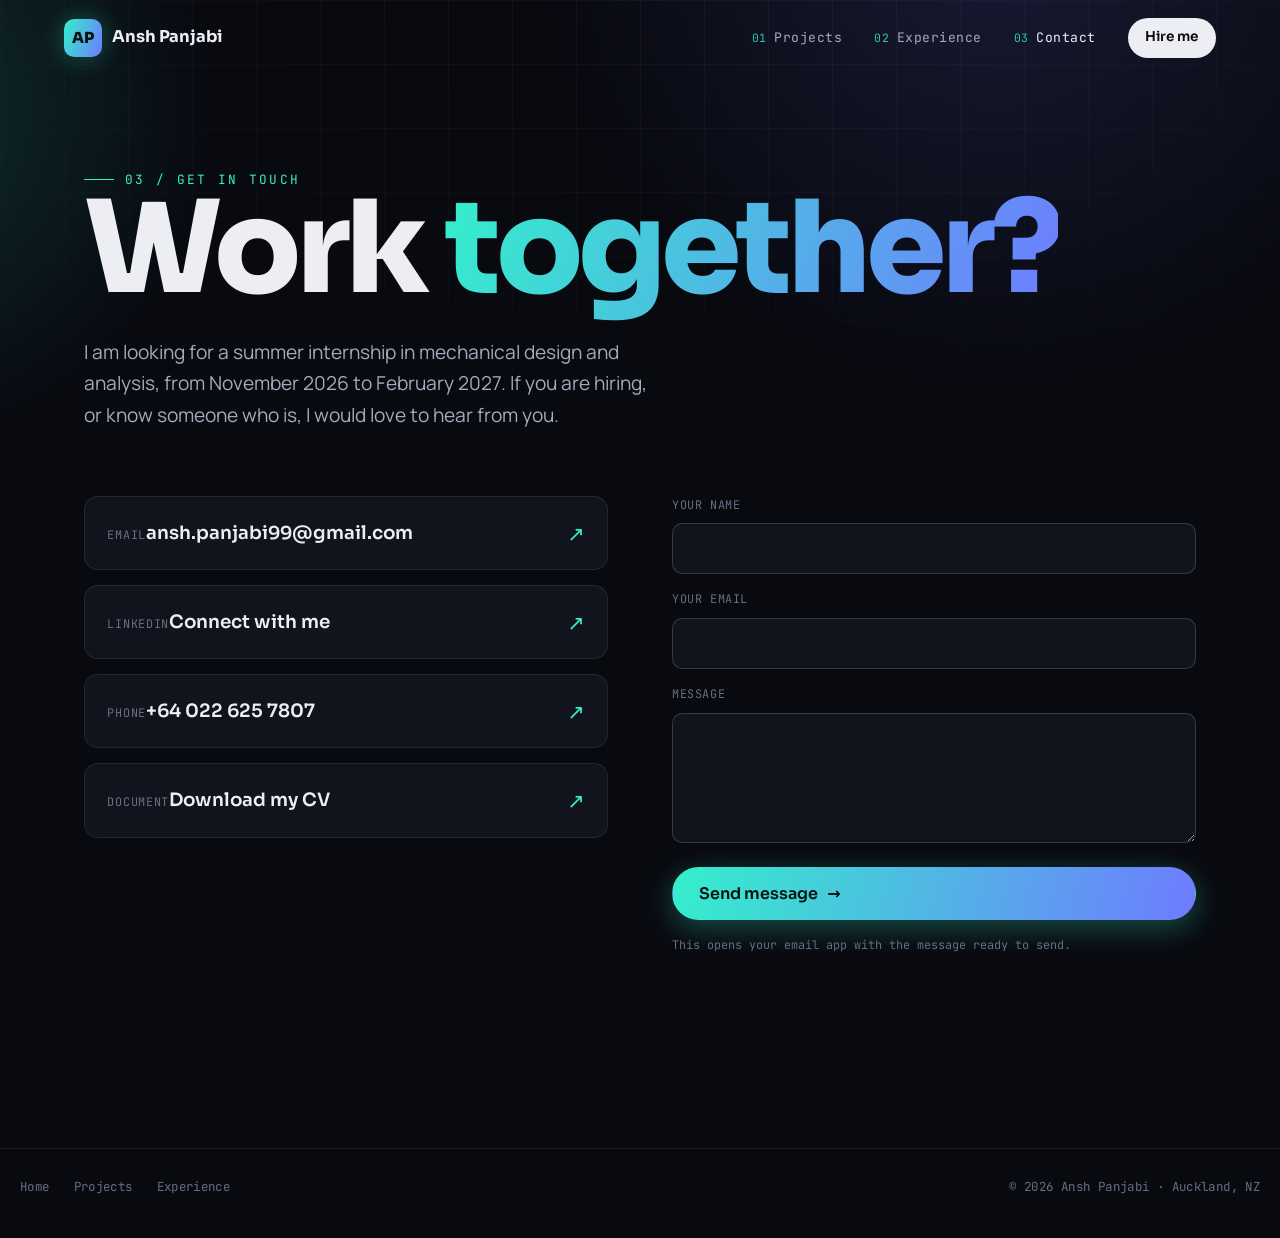
==== contact.html @ bd3acd68 "Add files via upload" ====
<!DOCTYPE html>
<html lang="en-NZ" class="no-js">
<head>
<meta charset="UTF-8">
<meta name="viewport" content="width=device-width, initial-scale=1.0">
<title>Contact | Ansh Panjabi</title>
<meta name="description" content="Get in touch with Ansh Panjabi about a summer mechanical engineering internship, Nov 2026 to Feb 2027.">
<link rel="preconnect" href="https://fonts.googleapis.com">
<link rel="preconnect" href="https://fonts.gstatic.com" crossorigin>
<link href="https://fonts.googleapis.com/css2?family=Sora:wght@400;500;600;700;800&family=Manrope:wght@400;500;600;700&family=JetBrains+Mono:wght@400;500&display=swap" rel="stylesheet">
<link rel="stylesheet" href="styles.css">
<script>document.documentElement.classList.remove('no-js');document.documentElement.classList.add('js');</script>
</head>
<body>

<nav class="nav">
  <a class="brand" href="index.html"><span class="mark">AP</span><b>Ansh Panjabi</b></a>
  <div class="nav-links">
    <a href="projects.html"><span class="ix">01</span> Projects</a>
    <a href="experience.html"><span class="ix">02</span> Experience</a>
    <a href="contact.html" aria-current="page"><span class="ix">03</span> Contact</a>
    <a class="cta" href="contact.html">Hire me</a>
  </div>
  <button class="nav-toggle" aria-label="Open menu" aria-expanded="false"><span></span><span></span><span></span></button>
</nav>

<div class="nav-overlay" aria-hidden="true">
  <a href="projects.html"><span class="ix">01</span> Projects</a>
  <a href="experience.html"><span class="ix">02</span> Experience</a>
  <a href="contact.html"><span class="ix">03</span> Contact</a>
</div>

<header class="contact-hero wrap">
  <span class="eyebrow hero-anim" style="--hd:.05s">03 / Get in touch</span>
  <h1 class="hero-anim" style="--hd:.15s">Work <em>together?</em></h1>
  <p class="hero-anim" style="--hd:.3s">I am looking for a summer internship in mechanical design and analysis, from November 2026 to February 2027. If you are hiring, or know someone who is, I would love to hear from you.</p>
</header>

<main class="wrap" style="padding-bottom:clamp(3rem,8vw,6rem);">
  <div class="contact-grid">

    <div class="channels reveal">
      <a class="channel" href="mailto:ansh.panjabi99@gmail.com">
        <span><span class="lab">Email</span><span class="val">ansh.panjabi99@gmail.com</span></span>
        <span class="arr">&#8599;</span>
      </a>
      <a class="channel" href="https://www.linkedin.com/in/YOUR-LINKEDIN" target="_blank" rel="noopener">
        <span><span class="lab">LinkedIn</span><span class="val">Connect with me</span></span>
        <span class="arr">&#8599;</span>
      </a>
      <a class="channel" href="tel:+64226257807">
        <span><span class="lab">Phone</span><span class="val">+64 022 625 7807</span></span>
        <span class="arr">&#8599;</span>
      </a>
      <a class="channel" href="Ansh_Panjabi_CV.pdf" target="_blank" rel="noopener">
        <span><span class="lab">Document</span><span class="val">Download my CV</span></span>
        <span class="arr">&#8599;</span>
      </a>
    </div>

    <div class="reveal" style="--d:.1s">
      <form class="contact-form" id="contact-form">
        <div class="field">
          <label for="cf-name">Your name</label>
          <input id="cf-name" name="name" type="text" autocomplete="name" required>
        </div>
        <div class="field">
          <label for="cf-email">Your email</label>
          <input id="cf-email" name="email" type="email" autocomplete="email" required>
        </div>
        <div class="field">
          <label for="cf-msg">Message</label>
          <textarea id="cf-msg" name="message" required></textarea>
        </div>
        <button class="btn btn-primary" type="submit">Send message <span class="arr">&rarr;</span></button>
        <p class="form-note">This opens your email app with the message ready to send.</p>
      </form>
    </div>

  </div>
</main>

<footer class="foot">
  <div class="foot-bar wrap" style="border-top:0;">
    <div class="links">
      <a href="index.html">Home</a>
      <a href="projects.html">Projects</a>
      <a href="experience.html">Experience</a>
    </div>
    <span>© <span id="year">2026</span> Ansh Panjabi · Auckland, NZ</span>
  </div>
</footer>

<script src="script.js"></script>
</body>
</html>
---- styles.css ----
/* ============================================================
   ANSH PANJABI — PORTFOLIO
   Shared design system
   Tokens live in :root below — change colours here to restyle
   the whole site at once.
   ============================================================ */

:root{
  /* surfaces */
  --bg:#090A10;
  --bg-2:#0C0E15;
  --surface:#12141D;
  --surface-2:#181B26;
  --line:rgba(255,255,255,0.08);
  --line-2:rgba(255,255,255,0.16);

  /* text */
  --text:#ECEEF4;
  --text-dim:#A4ABBC;
  --text-faint:#666E84;

  /* accents */
  --accent:#34F0CB;        /* electric aqua */
  --accent-2:#6E7BFF;      /* electric indigo */
  --accent-warm:#FF6A3D;   /* warm spark, used sparingly */
  --glow-a:rgba(52,240,203,0.30);
  --glow-b:rgba(110,123,255,0.28);

  --grad:linear-gradient(110deg,var(--accent),var(--accent-2));

  --font-display:'Sora',system-ui,sans-serif;
  --font-body:'Manrope',system-ui,sans-serif;
  --font-mono:'JetBrains Mono',ui-monospace,monospace;

  --maxw:1240px;
  --pad:clamp(1.25rem,5vw,4.5rem);
  --r:14px;

  --ease:cubic-bezier(.16,.84,.44,1);
}

*{box-sizing:border-box;margin:0;padding:0;}
html{scroll-behavior:smooth;-webkit-text-size-adjust:100%;}
@media (prefers-reduced-motion:reduce){html{scroll-behavior:auto;}}

body{
  background:var(--bg);
  color:var(--text);
  font-family:var(--font-body);
  font-size:17px;
  line-height:1.65;
  -webkit-font-smoothing:antialiased;
  overflow-x:hidden;
  position:relative;
}

/* ambient background glows */
body::before{
  content:"";position:fixed;inset:0;z-index:-2;pointer-events:none;
  background:
    radial-gradient(60vw 60vw at 78% -8%, var(--glow-b), transparent 60%),
    radial-gradient(50vw 50vw at -10% 12%, var(--glow-a), transparent 55%);
  opacity:.55;
}
body::after{
  content:"";position:fixed;inset:0;z-index:-2;pointer-events:none;
  background-image:
    linear-gradient(var(--line) 1px,transparent 1px),
    linear-gradient(90deg,var(--line) 1px,transparent 1px);
  background-size:64px 64px;
  -webkit-mask-image:radial-gradient(120vw 90vh at 50% 0%,#000 0%,transparent 75%);
          mask-image:radial-gradient(120vw 90vh at 50% 0%,#000 0%,transparent 75%);
  opacity:.5;
}

a{color:inherit;text-decoration:none;}
.mono{font-family:var(--font-mono);}
.accent{color:var(--accent);}
.wrap{max-width:var(--maxw);margin:0 auto;padding-left:var(--pad);padding-right:var(--pad);}

img{max-width:100%;display:block;}

::selection{background:var(--accent);color:#04130F;}

/* ---------------- NAV ---------------- */
.nav{
  position:fixed;top:0;left:0;right:0;z-index:100;
  display:flex;align-items:center;justify-content:space-between;
  padding:1.1rem var(--pad);
  transition:background .3s,backdrop-filter .3s,border-color .3s;
  border-bottom:1px solid transparent;
}
.nav.scrolled{
  background:rgba(9,10,16,.72);
  backdrop-filter:saturate(150%) blur(12px);
  border-bottom-color:var(--line);
}
.brand{display:flex;align-items:center;gap:.65rem;font-family:var(--font-display);font-weight:700;}
.mark{
  width:38px;height:38px;display:grid;place-items:center;border-radius:10px;
  background:var(--grad);color:#05130F;font-weight:800;font-size:.95rem;letter-spacing:.02em;
  box-shadow:0 0 24px var(--glow-a);
}
.brand b{font-weight:700;letter-spacing:-.01em;font-size:1.02rem;}
.nav-links{display:flex;align-items:center;gap:2rem;}
.nav-links a{
  font-family:var(--font-mono);font-size:.82rem;letter-spacing:.04em;color:var(--text-dim);
  display:flex;align-items:baseline;gap:.45rem;transition:color .22s;
}
.nav-links a .ix{color:var(--accent);font-size:.72rem;opacity:.8;}
.nav-links a:hover,.nav-links a[aria-current="page"]{color:var(--text);}
.nav-links a.cta{
  font-family:var(--font-display);font-weight:600;letter-spacing:0;
  background:var(--text);color:var(--bg);padding:.55rem 1.1rem;border-radius:999px;font-size:.85rem;
  transition:transform .2s,box-shadow .2s,background .2s;
}
.nav-links a.cta:hover{transform:translateY(-2px);box-shadow:0 10px 30px rgba(0,0,0,.4);background:#fff;}

.nav-toggle{display:none;background:none;border:1px solid var(--line-2);border-radius:10px;width:42px;height:42px;cursor:pointer;color:var(--text);}
.nav-toggle span{display:block;width:18px;height:2px;background:currentColor;margin:3px auto;border-radius:2px;transition:.3s;}

.nav-overlay{
  position:fixed;inset:0;z-index:99;background:rgba(9,10,16,.97);backdrop-filter:blur(8px);
  display:flex;flex-direction:column;justify-content:center;gap:1.4rem;padding:var(--pad);
  transform:translateY(-100%);transition:transform .45s var(--ease);
}
.nav-overlay.open{transform:none;}
.nav-overlay a{font-family:var(--font-display);font-weight:700;font-size:clamp(2rem,9vw,3.4rem);letter-spacing:-.02em;color:var(--text);display:flex;align-items:baseline;gap:1rem;}
.nav-overlay a .ix{font-family:var(--font-mono);font-size:1rem;color:var(--accent);font-weight:500;}
.nav-overlay a:hover{color:var(--accent);}

@media (max-width:820px){
  .nav-links{display:none;}
  .nav-toggle{display:block;}
  body.menu-open{overflow:hidden;}
}

/* ---------------- BUTTONS ---------------- */
.btn{
  display:inline-flex;align-items:center;gap:.6rem;font-family:var(--font-display);font-weight:600;
  padding:.95rem 1.6rem;border-radius:999px;font-size:1rem;cursor:pointer;border:1px solid transparent;
  transition:transform .22s var(--ease),box-shadow .22s,background .22s,color .22s,border-color .22s;
}
.btn .arr{transition:transform .25s var(--ease);}
.btn:hover .arr{transform:translateX(4px);}
.btn-primary{background:var(--grad);color:#04130F;box-shadow:0 8px 30px var(--glow-a);}
.btn-primary:hover{transform:translateY(-3px);box-shadow:0 14px 44px var(--glow-a);}
.btn-ghost{background:transparent;color:var(--text);border-color:var(--line-2);}
.btn-ghost:hover{border-color:var(--accent);color:var(--accent);transform:translateY(-3px);}

/* ---------------- SHARED SECTION BITS ---------------- */
.eyebrow{
  font-family:var(--font-mono);font-size:.8rem;letter-spacing:.18em;text-transform:uppercase;
  color:var(--accent);display:inline-flex;align-items:center;gap:.7rem;
}
.eyebrow::before{content:"";width:30px;height:1px;background:var(--accent);}
.section{padding:clamp(4.5rem,11vw,8.5rem) 0;}
.section-head{max-width:760px;margin-bottom:clamp(2.5rem,6vw,4.5rem);}
.section-head h2{font-family:var(--font-display);font-weight:700;font-size:clamp(2.2rem,6vw,4rem);line-height:1.02;letter-spacing:-.03em;margin:1.2rem 0 0;}
.section-head p{color:var(--text-dim);font-size:1.15rem;margin-top:1.1rem;max-width:56ch;}

/* ---------------- HERO (home) ---------------- */
.hero{min-height:100svh;display:grid;grid-template-columns:1.05fr .95fr;align-items:center;gap:2rem;padding-top:7rem;padding-bottom:3rem;}
.hero-copy{max-width:36rem;}
.status-pill{
  display:inline-flex;align-items:center;gap:.6rem;font-family:var(--font-mono);font-size:.76rem;letter-spacing:.06em;
  text-transform:uppercase;color:var(--text-dim);border:1px solid var(--line-2);border-radius:999px;padding:.45rem .9rem;
}
.dot{width:8px;height:8px;border-radius:50%;background:var(--accent-warm);box-shadow:0 0 0 0 rgba(255,106,61,.6);animation:pulse 2.4s infinite;}
@keyframes pulse{0%{box-shadow:0 0 0 0 rgba(255,106,61,.55);}70%{box-shadow:0 0 0 9px rgba(255,106,61,0);}100%{box-shadow:0 0 0 0 rgba(255,106,61,0);}}
.hero-eyebrow{margin:1.5rem 0 1.1rem;font-family:var(--font-mono);font-size:.82rem;letter-spacing:.12em;text-transform:uppercase;color:var(--text-faint);}
.hero h1{
  font-family:var(--font-display);font-weight:800;line-height:.92;letter-spacing:-.04em;
  font-size:clamp(3.2rem,9vw,7rem);
}
.hero h1 .l2{background:var(--grad);-webkit-background-clip:text;background-clip:text;color:transparent;}
.hero-lead{color:var(--text-dim);font-size:clamp(1.1rem,2.2vw,1.4rem);line-height:1.5;margin:1.6rem 0 2.3rem;max-width:30ch;}
.hero-lead b{color:var(--text);font-weight:600;}
.hero-cta{display:flex;flex-wrap:wrap;gap:.9rem;}

.hero-visual{position:relative;height:min(72vh,640px);display:grid;place-items:center;}
.hero-visual::before{
  content:"";position:absolute;width:80%;aspect-ratio:1;border-radius:50%;
  background:radial-gradient(circle,var(--glow-a),transparent 62%);filter:blur(10px);
}
#gear-canvas{width:100%;height:100%;display:block;position:relative;z-index:1;}
.visual-tag{
  position:absolute;z-index:2;font-family:var(--font-mono);font-size:.7rem;letter-spacing:.08em;color:var(--text-faint);
  border:1px solid var(--line);border-radius:6px;padding:.25rem .5rem;background:rgba(12,14,21,.6);backdrop-filter:blur(4px);
}
.visual-tag.tl{top:8%;left:4%;}
.visual-tag.br{bottom:8%;right:4%;color:var(--accent);border-color:rgba(52,240,203,.3);}

@media (max-width:920px){
  .hero{grid-template-columns:1fr;min-height:auto;padding-top:8rem;}
  .hero-visual{order:-1;height:min(46vh,400px);margin-bottom:1rem;}
}

/* ---------------- MARQUEE ---------------- */
.marquee{border-top:1px solid var(--line);border-bottom:1px solid var(--line);overflow:hidden;padding:1.1rem 0;background:var(--bg-2);}
.marquee-track{display:flex;gap:2.5rem;white-space:nowrap;width:max-content;animation:scroll-x 28s linear infinite;}
.marquee:hover .marquee-track{animation-play-state:paused;}
.marquee-track span{font-family:var(--font-display);font-weight:600;font-size:1.15rem;color:var(--text-dim);display:flex;align-items:center;gap:2.5rem;}
.marquee-track span::after{content:"";width:7px;height:7px;border-radius:50%;background:var(--accent);}
@keyframes scroll-x{to{transform:translateX(-50%);}}

/* ---------------- STATEMENT (home intro) ---------------- */
.statement h2{font-family:var(--font-display);font-weight:700;font-size:clamp(1.9rem,5vw,3.4rem);line-height:1.1;letter-spacing:-.025em;max-width:18ch;}
.statement h2 em{font-style:normal;background:var(--grad);-webkit-background-clip:text;background-clip:text;color:transparent;}
.statement-grid{display:grid;grid-template-columns:1.3fr 1fr;gap:clamp(1.5rem,5vw,4rem);align-items:start;margin-top:2.5rem;}
.statement-grid p{color:var(--text-dim);font-size:1.1rem;}
.facts{display:flex;flex-direction:column;gap:1rem;}
.fact{border:1px solid var(--line);border-radius:var(--r);padding:1.1rem 1.3rem;background:var(--surface);}
.fact .n{font-family:var(--font-display);font-weight:700;font-size:1.8rem;line-height:1;background:var(--grad);-webkit-background-clip:text;background-clip:text;color:transparent;}
.fact .k{font-family:var(--font-mono);font-size:.74rem;letter-spacing:.05em;text-transform:uppercase;color:var(--text-faint);margin-top:.4rem;}
@media (max-width:760px){.statement-grid{grid-template-columns:1fr;}.facts{flex-direction:row;flex-wrap:wrap;}.fact{flex:1;min-width:140px;}}

/* ---------------- MEDIA FRAME (placeholders / images) ---------------- */
.frame{
  position:relative;aspect-ratio:4/3;border-radius:var(--r);overflow:hidden;border:1px solid var(--line);
  background:
    linear-gradient(var(--line) 1px,transparent 1px) 0 0/100% 26px,
    linear-gradient(90deg,var(--line) 1px,transparent 1px) 0 0/26px 100%,
    var(--surface);
  display:grid;place-items:center;
}
.frame img{width:100%;height:100%;object-fit:cover;}
.frame .cap{font-family:var(--font-mono);font-size:.76rem;color:var(--text-faint);text-align:center;padding:0 1.4rem;line-height:1.6;letter-spacing:.02em;}
.frame .corner{position:absolute;width:14px;height:14px;border:1px solid var(--accent);opacity:.55;}
.frame .corner.tl{top:10px;left:10px;border-right:0;border-bottom:0;}
.frame .corner.tr{top:10px;right:10px;border-left:0;border-bottom:0;}
.frame .corner.bl{bottom:10px;left:10px;border-right:0;border-top:0;}
.frame .corner.br{bottom:10px;right:10px;border-left:0;border-top:0;}
.frame .ftag{position:absolute;top:12px;left:50%;transform:translateX(-50%);font-family:var(--font-mono);font-size:.68rem;letter-spacing:.1em;color:var(--text-dim);}

/* ---------------- PROJECT TEASER CARDS (home) ---------------- */
.cards{display:grid;grid-template-columns:repeat(2,1fr);gap:1.4rem;}
.card{
  display:block;border:1px solid var(--line);border-radius:var(--r);overflow:hidden;background:var(--surface);
  transition:transform .35s var(--ease),border-color .35s,box-shadow .35s;position:relative;
}
.card:hover{transform:translateY(-6px);border-color:var(--line-2);box-shadow:0 24px 60px rgba(0,0,0,.45);}
.card .frame{aspect-ratio:16/10;border:0;border-bottom:1px solid var(--line);border-radius:0;}
.card .frame::after{content:"";position:absolute;inset:0;background:var(--grad);opacity:0;transition:opacity .35s;mix-blend-mode:overlay;}
.card:hover .frame::after{opacity:.18;}
.card-body{padding:1.4rem 1.5rem 1.6rem;}
.card-no{font-family:var(--font-mono);font-size:.74rem;color:var(--accent);letter-spacing:.08em;}
.card h3{font-family:var(--font-display);font-weight:700;font-size:1.35rem;letter-spacing:-.01em;margin:.45rem 0 .5rem;}
.card p{color:var(--text-dim);font-size:.96rem;}
.card .go{margin-top:1rem;font-family:var(--font-mono);font-size:.8rem;color:var(--text);display:inline-flex;gap:.4rem;align-items:center;}
.card:hover .go{color:var(--accent);}
@media (max-width:680px){.cards{grid-template-columns:1fr;}}

.more-row{margin-top:2.5rem;display:flex;justify-content:center;}

/* ---------------- PROJECTS PAGE ---------------- */
.page-top{padding-top:9rem;padding-bottom:1rem;}
.proj{display:grid;grid-template-columns:1fr 1fr;gap:clamp(1.5rem,5vw,4rem);align-items:center;padding:clamp(2.5rem,6vw,5rem) 0;border-top:1px solid var(--line);}
.proj.flip .proj-media{order:2;}
.proj.lead{grid-template-columns:1fr;}
.proj.lead .frame{aspect-ratio:16/7;}
.proj-no{font-family:var(--font-mono);font-size:.8rem;color:var(--accent);letter-spacing:.1em;}
.proj h3{font-family:var(--font-display);font-weight:700;font-size:clamp(1.7rem,3.5vw,2.4rem);letter-spacing:-.02em;margin:.5rem 0 .3rem;}
.proj .sub{color:var(--text-faint);font-size:1rem;margin-bottom:1.2rem;}
.proj .desc{color:var(--text-dim);font-size:1.05rem;margin-bottom:1.6rem;max-width:54ch;}
.readout{display:grid;grid-template-columns:1fr 1fr;gap:.1rem 1.6rem;border-top:1px solid var(--line);border-bottom:1px solid var(--line);padding:.4rem 0;margin-bottom:1.4rem;}
.readout .row{display:flex;justify-content:space-between;align-items:baseline;gap:1rem;padding:.55rem 0;border-bottom:1px solid var(--line);font-family:var(--font-mono);font-size:.82rem;}
.readout .row:nth-last-child(-n+2){border-bottom:0;}
.readout .row .k{color:var(--text-faint);text-transform:uppercase;letter-spacing:.04em;font-size:.7rem;}
.readout .row .v{color:var(--accent);text-align:right;}
.tags{display:flex;flex-wrap:wrap;gap:.5rem;}
.tag{font-family:var(--font-mono);font-size:.74rem;color:var(--text-dim);border:1px solid var(--line-2);border-radius:999px;padding:.3rem .8rem;transition:border-color .2s,color .2s;}
.tag:hover{border-color:var(--accent);color:var(--accent);}
@media (max-width:780px){.proj{grid-template-columns:1fr;}.proj.flip .proj-media{order:-1;}.proj-media{order:-1;}.readout{grid-template-columns:1fr;}.readout .row{border-bottom:1px solid var(--line)!important;}.readout .row:last-child{border-bottom:0!important;}}

/* ---------------- EXPERIENCE PAGE ---------------- */
.xp-group{margin-bottom:clamp(2.5rem,6vw,4.5rem);}
.xp-label{font-family:var(--font-mono);font-size:.78rem;letter-spacing:.14em;text-transform:uppercase;color:var(--accent);margin-bottom:1.6rem;display:flex;align-items:center;gap:.8rem;}
.xp-label::after{content:"";flex:1;height:1px;background:var(--line);}
.xp{display:grid;grid-template-columns:200px 1fr;gap:1.6rem;padding:1.6rem 0;border-top:1px solid var(--line);transition:background .3s;}
.xp:hover{background:linear-gradient(90deg,rgba(52,240,203,.04),transparent);}
.xp .when{font-family:var(--font-mono);font-size:.82rem;color:var(--text-faint);padding-top:.3rem;}
.xp h3{font-family:var(--font-display);font-weight:700;font-size:1.3rem;letter-spacing:-.01em;}
.xp .org{color:var(--accent-2);font-size:.95rem;margin:.15rem 0 .8rem;font-weight:600;}
.xp ul{list-style:none;display:flex;flex-direction:column;gap:.5rem;}
.xp ul li{color:var(--text-dim);font-size:1rem;padding-left:1.3rem;position:relative;}
.xp ul li::before{content:"";position:absolute;left:0;top:.7em;width:7px;height:1px;background:var(--accent);}
.xp p{color:var(--text-dim);}
@media (max-width:640px){.xp{grid-template-columns:1fr;gap:.5rem;}}

.awards{display:grid;grid-template-columns:repeat(2,1fr);gap:1rem;}
.aw{border:1px solid var(--line);border-radius:var(--r);padding:1.2rem 1.4rem;background:var(--surface);transition:transform .3s,border-color .3s;}
.aw:hover{transform:translateY(-4px);border-color:var(--line-2);}
.aw .yr{font-family:var(--font-mono);font-size:.76rem;color:var(--accent);}
.aw .nm{font-weight:600;font-size:1.02rem;margin-top:.35rem;}
@media (max-width:640px){.awards{grid-template-columns:1fr;}}

/* ---------------- CONTACT PAGE ---------------- */
.contact-hero{padding-top:10rem;}
.contact-hero h1{font-family:var(--font-display);font-weight:800;font-size:clamp(3rem,11vw,8rem);line-height:.92;letter-spacing:-.04em;}
.contact-hero h1 em{font-style:normal;background:var(--grad);-webkit-background-clip:text;background-clip:text;color:transparent;}
.contact-hero p{color:var(--text-dim);font-size:1.2rem;max-width:48ch;margin:1.8rem 0 0;}
.contact-grid{display:grid;grid-template-columns:1fr 1fr;gap:clamp(2rem,5vw,4rem);margin-top:clamp(2.5rem,6vw,4rem);align-items:start;}
.channels{display:flex;flex-direction:column;gap:.9rem;}
.channel{display:flex;align-items:center;justify-content:space-between;gap:1rem;border:1px solid var(--line);border-radius:var(--r);padding:1.2rem 1.4rem;background:var(--surface);transition:transform .3s,border-color .3s,background .3s;}
.channel:hover{transform:translateX(6px);border-color:var(--accent);background:var(--surface-2);}
.channel .lab{font-family:var(--font-mono);font-size:.74rem;letter-spacing:.06em;text-transform:uppercase;color:var(--text-faint);}
.channel .val{font-family:var(--font-display);font-weight:600;font-size:1.15rem;margin-top:.2rem;}
.channel .arr{color:var(--accent);font-size:1.3rem;transition:transform .25s var(--ease);}
.channel:hover .arr{transform:translate(4px,-4px);}

form.contact-form{display:flex;flex-direction:column;gap:1rem;}
.field label{display:block;font-family:var(--font-mono);font-size:.74rem;letter-spacing:.05em;text-transform:uppercase;color:var(--text-faint);margin-bottom:.5rem;}
.field input,.field textarea{
  width:100%;background:var(--surface);border:1px solid var(--line-2);border-radius:10px;padding:.85rem 1rem;
  color:var(--text);font-family:var(--font-body);font-size:1rem;transition:border-color .2s,box-shadow .2s;
}
.field input:focus,.field textarea:focus{outline:none;border-color:var(--accent);box-shadow:0 0 0 3px rgba(52,240,203,.15);}
.field textarea{resize:vertical;min-height:130px;}
.form-note{font-family:var(--font-mono);font-size:.74rem;color:var(--text-faint);}
@media (max-width:780px){.contact-grid{grid-template-columns:1fr;}}

/* ---------------- FOOTER ---------------- */
.foot{border-top:1px solid var(--line);margin-top:clamp(3rem,8vw,6rem);}
.foot-cta{padding:clamp(3.5rem,9vw,7rem) 0 clamp(2.5rem,6vw,4rem);}
.foot-cta h2{font-family:var(--font-display);font-weight:800;font-size:clamp(2.4rem,8vw,5.5rem);line-height:.98;letter-spacing:-.03em;}
.foot-cta h2 em{font-style:normal;background:var(--grad);-webkit-background-clip:text;background-clip:text;color:transparent;}
.foot-cta .btn{margin-top:2rem;}
.foot-bar{display:flex;flex-wrap:wrap;justify-content:space-between;align-items:center;gap:1rem;padding:1.8rem 0 2.5rem;border-top:1px solid var(--line);}
.foot-bar .links{display:flex;gap:1.5rem;flex-wrap:wrap;}
.foot-bar a,.foot-bar span{font-family:var(--font-mono);font-size:.78rem;color:var(--text-faint);letter-spacing:.03em;transition:color .2s;}
.foot-bar a:hover{color:var(--accent);}

/* ---------------- REVEAL / MOTION ---------------- */
.js .reveal{opacity:0;transform:translateY(28px);transition:opacity .85s var(--ease),transform .85s var(--ease);transition-delay:var(--d,0s);}
.js .reveal.in{opacity:1;transform:none;}

.hero-anim{opacity:0;transform:translateY(24px);animation:heroIn 1s var(--ease) forwards;animation-delay:var(--hd,0s);}
@keyframes heroIn{to{opacity:1;transform:none;}}

@media (prefers-reduced-motion:reduce){
  .js .reveal,.hero-anim{opacity:1!important;transform:none!important;transition:none!important;animation:none!important;}
  .marquee-track{animation:none!important;}
  .dot{animation:none!important;}
}

/* ---------------- FOCUS ---------------- */
:focus-visible{outline:2px solid var(--accent);outline-offset:3px;border-radius:4px;}
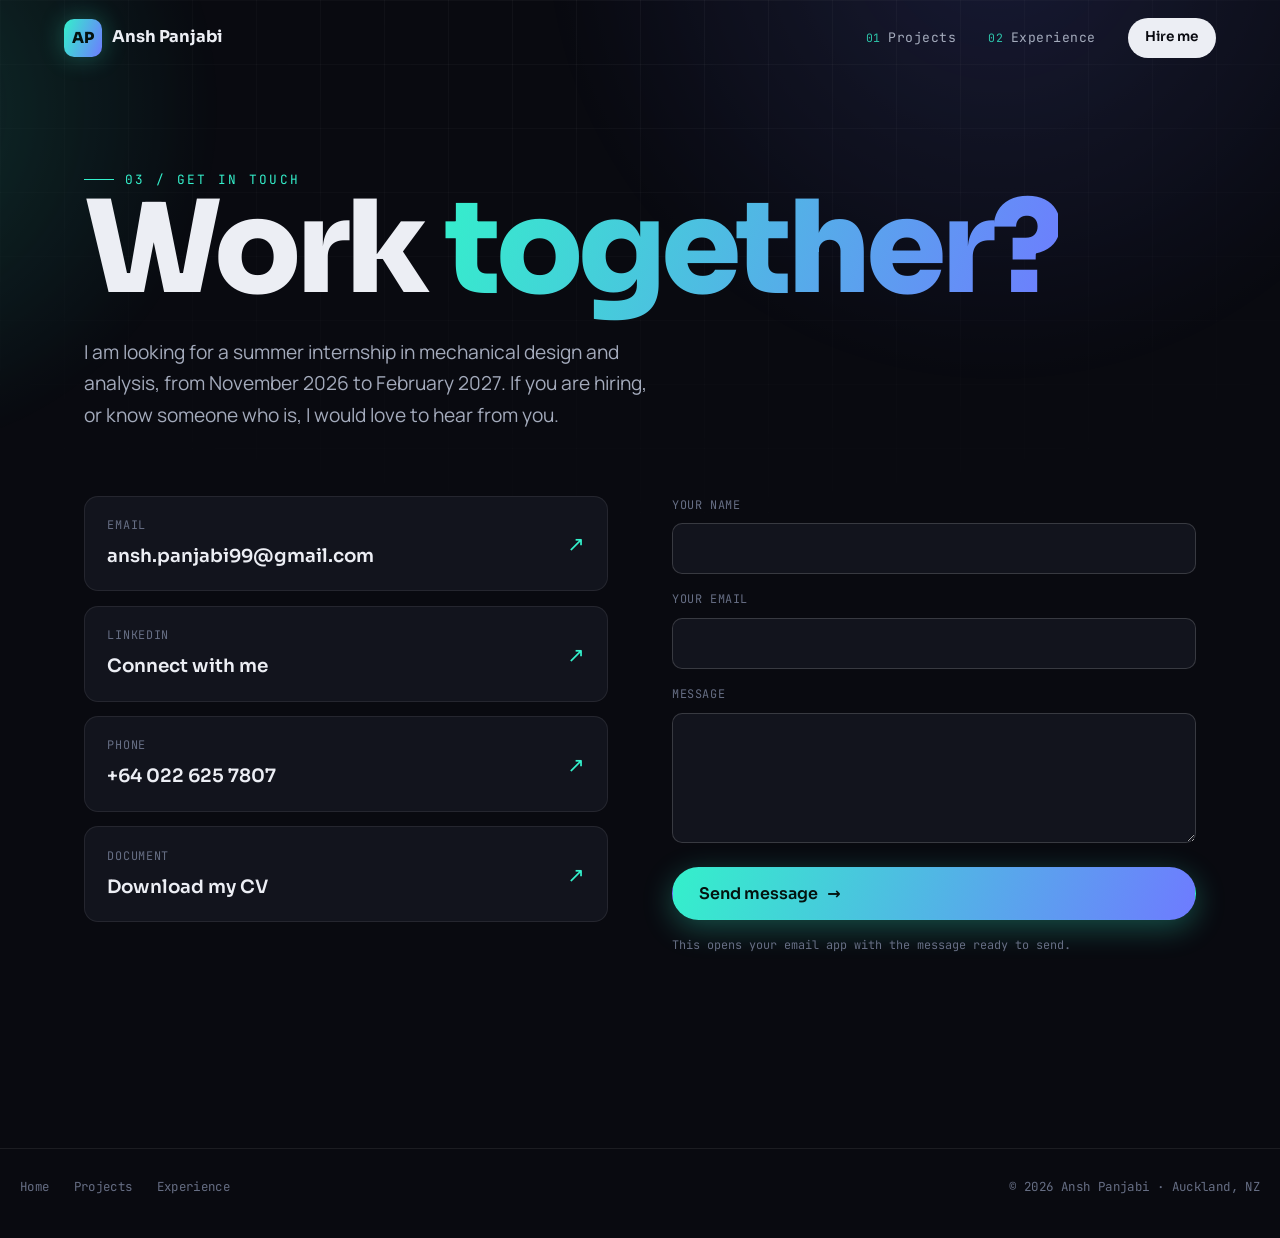
==== commit 2511d334: "Add files via upload" ====
--- a/contact.html
+++ b/contact.html
@@ -18,7 +18,6 @@
   <div class="nav-links">
     <a href="projects.html"><span class="ix">01</span> Projects</a>
     <a href="experience.html"><span class="ix">02</span> Experience</a>
-    <a href="contact.html" aria-current="page"><span class="ix">03</span> Contact</a>
     <a class="cta" href="contact.html">Hire me</a>
   </div>
   <button class="nav-toggle" aria-label="Open menu" aria-expanded="false"><span></span><span></span><span></span></button>
--- a/styles.css
+++ b/styles.css
@@ -305,7 +305,8 @@
 .channel{display:flex;align-items:center;justify-content:space-between;gap:1rem;border:1px solid var(--line);border-radius:var(--r);padding:1.2rem 1.4rem;background:var(--surface);transition:transform .3s,border-color .3s,background .3s;}
 .channel:hover{transform:translateX(6px);border-color:var(--accent);background:var(--surface-2);}
 .channel .lab{font-family:var(--font-mono);font-size:.74rem;letter-spacing:.06em;text-transform:uppercase;color:var(--text-faint);}
-.channel .val{font-family:var(--font-display);font-weight:600;font-size:1.15rem;margin-top:.2rem;}
+.channel > span:first-child{display:flex;flex-direction:column;min-width:0;}
+.channel .val{font-family:var(--font-display);font-weight:600;font-size:1.15rem;margin-top:.35rem;overflow-wrap:anywhere;}
 .channel .arr{color:var(--accent);font-size:1.3rem;transition:transform .25s var(--ease);}
 .channel:hover .arr{transform:translate(4px,-4px);}
 
